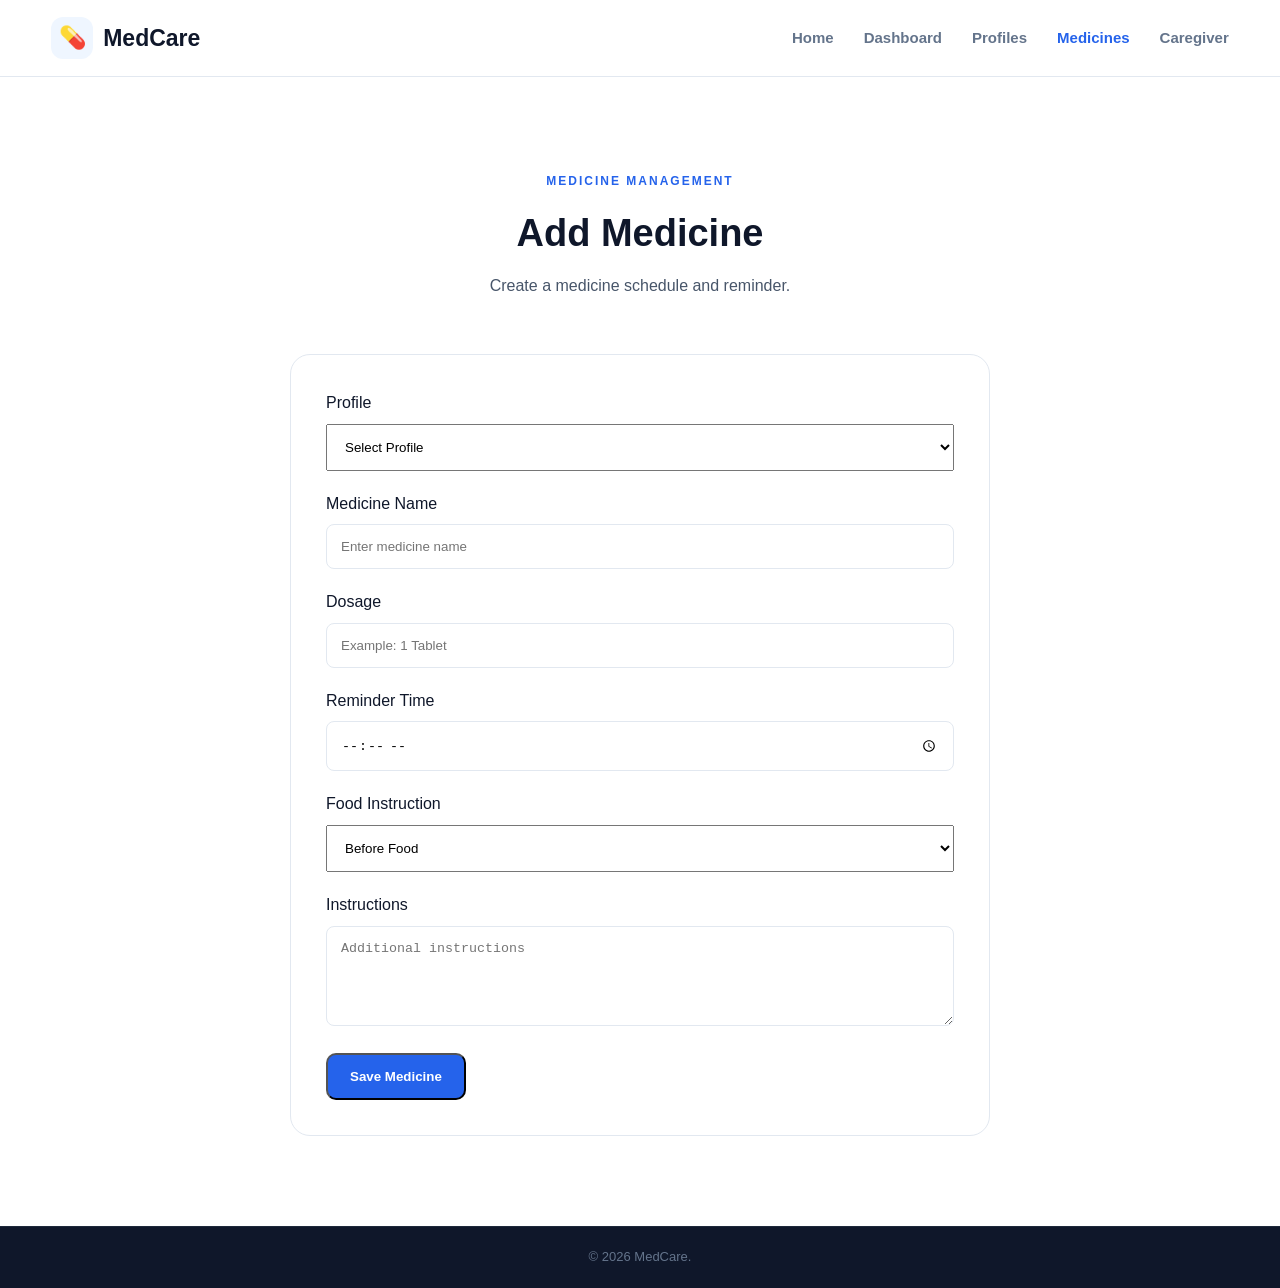
==== add-medicine.html @ f33e1924 "Create add-medicine.html" ====
<!DOCTYPE html>
<html lang="en">
<head>
    <meta charset="UTF-8">
    <meta name="viewport" content="width=device-width, initial-scale=1.0">

    <title>Add Medicine - MedCare</title>

    <link rel="stylesheet" href="css/style.css">
</head>

<body>

<header class="header">

<div class="container nav">

<a href="index.html" class="logo">
    <span class="logo-icon">💊</span>
    MedCare
</a>

<nav class="navigation">

<a href="index.html">Home</a>
<a href="dashboard.html">Dashboard</a>
<a href="profiles.html">Profiles</a>
<a href="add-medicine.html" class="active">Medicines</a>
<a href="caregiver.html">Caregiver</a>

</nav>

</div>

</header>


<main>

<section class="features">

<div class="container">

<div class="section-heading">

<span class="section-label">
MEDICINE MANAGEMENT
</span>

<h2>Add Medicine</h2>

<p>
Create a medicine schedule and reminder.
</p>

</div>


<div style="
max-width:700px;
margin:auto;
background:white;
padding:35px;
border:1px solid #e2e8f0;
border-radius:20px;
">


<form>

<label>Profile</label>

<select style="width:100%;padding:14px;margin:8px 0 20px;">
<option>Select Profile</option>
<option>Kid</option>
<option>Elderly</option>
</select>


<label>Medicine Name</label>

<input
type="text"
placeholder="Enter medicine name"
style="width:100%;padding:14px;margin:8px 0 20px;border:1px solid #e2e8f0;border-radius:8px;"
>


<label>Dosage</label>

<input
type="text"
placeholder="Example: 1 Tablet"
style="width:100%;padding:14px;margin:8px 0 20px;border:1px solid #e2e8f0;border-radius:8px;"
>


<label>Reminder Time</label>

<input
type="time"
style="width:100%;padding:14px;margin:8px 0 20px;border:1px solid #e2e8f0;border-radius:8px;"
>


<label>Food Instruction</label>

<select style="width:100%;padding:14px;margin:8px 0 20px;">
<option>Before Food</option>
<option>After Food</option>
<option>With Food</option>
<option>Any Time</option>
</select>


<label>Instructions</label>

<textarea
placeholder="Additional instructions"
style="width:100%;height:100px;padding:14px;margin:8px 0 20px;border:1px solid #e2e8f0;border-radius:8px;"
></textarea>


<button
type="button"
class="btn btn-primary">
Save Medicine
</button>

</form>

</div>

</div>

</section>

</main>


<footer class="footer">

<div class="footer-bottom">
© 2026 MedCare.
</div>

</footer>

<script src="js/app.js"></script>

</body>
</html>
---- css/style.css ----
/* =========================================
   MEDCARE - GLOBAL STYLES
========================================= */

* {
    margin: 0;
    padding: 0;
    box-sizing: border-box;
}

:root {
    --primary: #2563eb;
    --primary-dark: #1d4ed8;
    --secondary: #0ea5e9;
    --dark: #0f172a;
    --text: #475569;
    --light: #f8fafc;
    --white: #ffffff;
    --border: #e2e8f0;
    --success: #16a34a;
    --danger: #dc2626;
}

html {
    scroll-behavior: smooth;
}

body {
    font-family:
        Arial,
        Helvetica,
        sans-serif;

    color: var(--dark);
    background: var(--white);
    line-height: 1.6;
}

a {
    text-decoration: none;
    color: inherit;
}

.container {
    width: min(1180px, 92%);
    margin: auto;
}


/* =========================================
   HEADER
========================================= */

.header {
    width: 100%;
    background: rgba(255,255,255,0.95);
    border-bottom: 1px solid var(--border);
    position: sticky;
    top: 0;
    z-index: 1000;
}

.nav {
    height: 76px;
    display: flex;
    align-items: center;
    justify-content: space-between;
}

.logo {
    display: flex;
    align-items: center;
    gap: 10px;

    font-size: 23px;
    font-weight: 800;
    color: var(--dark);
}

.logo-icon {
    width: 42px;
    height: 42px;

    display: flex;
    align-items: center;
    justify-content: center;

    background: #eff6ff;
    border-radius: 12px;

    font-size: 22px;
}

.navigation {
    display: flex;
    align-items: center;
    gap: 30px;
}

.navigation a {
    color: #64748b;
    font-size: 15px;
    font-weight: 600;

    transition: 0.3s;
}

.navigation a:hover,
.navigation a.active {
    color: var(--primary);
}

.mobile-menu-btn {
    display: none;

    border: none;
    background: transparent;

    font-size: 25px;
    cursor: pointer;
}


/* =========================================
   HERO
========================================= */

.hero {
    min-height: 650px;

    display: flex;
    align-items: center;

    background:
        radial-gradient(
            circle at 90% 20%,
            #dbeafe,
            transparent 30%
        ),
        linear-gradient(
            135deg,
            #f8fbff,
            #eff6ff
        );

    overflow: hidden;
}

.hero-content {
    display: grid;

    grid-template-columns:
        1.1fr
        0.9fr;

    gap: 60px;

    align-items: center;
}

.badge {
    display: inline-block;

    padding: 8px 14px;

    border-radius: 30px;

    background: #dbeafe;
    color: var(--primary);

    font-size: 13px;
    font-weight: 700;

    margin-bottom: 20px;
}

.hero h1 {
    font-size: clamp(42px, 5vw, 68px);
    line-height: 1.05;

    letter-spacing: -2px;

    margin-bottom: 24px;
}

.hero h1 span {
    color: var(--primary);
}

.hero-text > p {
    max-width: 600px;

    color: var(--text);

    font-size: 18px;

    margin-bottom: 32px;
}

.hero-buttons {
    display: flex;
    gap: 15px;
    flex-wrap: wrap;
}

.btn {
    padding: 14px 22px;

    border-radius: 10px;

    font-weight: 700;

    transition: 0.3s;
}

.btn-primary {
    background: var(--primary);
    color: white;
}

.btn-primary:hover {
    background: var(--primary-dark);
    transform: translateY(-2px);
}

.btn-secondary {
    background: white;
    color: var(--dark);

    border: 1px solid var(--border);
}

.btn-secondary:hover {
    border-color: var(--primary);
    color: var(--primary);
}


/* =========================================
   HERO ART
========================================= */

.hero-art {
    display: flex;
    justify-content: center;
}

.medical-card {
    width: 330px;

    padding: 30px;

    background: white;

    border-radius: 25px;

    box-shadow:
        0 25px 70px
        rgba(37,99,235,0.15);

    transform: rotate(2deg);
}

.medical-icon {
    width: 70px;
    height: 70px;

    display: flex;
    align-items: center;
    justify-content: center;

    background: #dbeafe;

    border-radius: 20px;

    font-size: 35px;

    margin-bottom: 20px;
}

.medical-card h3 {
    font-size: 22px;
    margin-bottom: 5px;
}

.medical-card > p {
    color: #64748b;
    margin-bottom: 25px;
}

.reminder-preview {
    display: flex;

    align-items: center;
    justify-content: space-between;

    padding: 14px;

    background: #f8fafc;

    border-radius: 12px;

    margin-top: 10px;
}

.reminder-preview div {
    display: flex;
    flex-direction: column;
}

.reminder-preview strong {
    font-size: 14px;
}

.reminder-preview small {
    color: #64748b;
}

.status-dot {
    width: 10px;
    height: 10px;

    border-radius: 50%;

    background: var(--success);
}


/* =========================================
   SECTIONS
========================================= */

.features,
.how-it-works {
    padding: 90px 0;
}

.section-heading {
    text-align: center;
    max-width: 650px;

    margin:
        0 auto
        55px;
}

.section-label {
    color: var(--primary);

    font-size: 12px;
    font-weight: 800;

    letter-spacing: 2px;
}

.section-heading h2 {
    font-size: 38px;
    margin: 10px 0;
}

.section-heading p {
    color: var(--text);
}


/* =========================================
   FEATURE CARDS
========================================= */

.feature-grid {
    display: grid;

    grid-template-columns:
        repeat(4, 1fr);

    gap: 20px;
}

.feature-card {
    padding: 28px;

    border: 1px solid var(--border);

    border-radius: 18px;

    background: white;

    transition: 0.3s;
}

.feature-card:hover {
    transform: translateY(-6px);

    box-shadow:
        0 20px 40px
        rgba(15,23,42,0.08);
}

.feature-icon {
    width: 55px;
    height: 55px;

    display: flex;
    align-items: center;
    justify-content: center;

    background: #eff6ff;

    border-radius: 15px;

    font-size: 25px;

    margin-bottom: 20px;
}

.feature-card h3 {
    margin-bottom: 10px;
}

.feature-card p {
    color: var(--text);

    font-size: 14px;
}


/* =========================================
   STEPS
========================================= */

.how-it-works {
    background: #f8fafc;
}

.steps {
    display: grid;

    grid-template-columns:
        repeat(4, 1fr);

    gap: 20px;
}

.step {
    position: relative;

    text-align: center;

    padding: 25px;
}

.step-number {
    width: 65px;
    height: 65px;

    margin:
        0 auto
        20px;

    display: flex;
    align-items: center;
    justify-content: center;

    border-radius: 50%;

    background: var(--primary);
    color: white;

    font-weight: 800;
}

.step h3 {
    margin-bottom: 8px;
}

.step p {
    color: var(--text);
    font-size: 14px;
}


/* =========================================
   FOOTER
========================================= */

.footer {
    background: #0f172a;
    color: white;
}

.footer-content {
    padding: 60px 0;

    display: grid;

    grid-template-columns:
        2fr
        1fr
        1fr;

    gap: 40px;
}

.footer-logo {
    color: white;
    margin-bottom: 15px;
}

.footer-content p {
    color: #94a3b8;

    max-width: 350px;
}

.footer-content h4 {
    margin-bottom: 15px;
}

.footer-content a {
    display: block;

    color: #94a3b8;

    margin-bottom: 8px;

    font-size: 14px;
}

.footer-content a:hover {
    color: white;
}

.footer-bottom {
    border-top: 1px solid #1e293b;

    padding: 20px;

    text-align: center;

    color: #64748b;

    font-size: 13px;
}


/* =========================================
   RESPONSIVE
========================================= */

@media (max-width: 900px) {

    .navigation {
        display: none;
    }

    .mobile-menu-btn {
        display: block;
    }

    .hero-content {
        grid-template-columns: 1fr;

        text-align: center;

        padding: 70px 0;
    }

    .hero-text > p {
        margin-left: auto;
        margin-right: auto;
    }

    .hero-buttons {
        justify-content: center;
    }

    .feature-grid {
        grid-template-columns:
            repeat(2, 1fr);
    }

    .steps {
        grid-template-columns:
            repeat(2, 1fr);
    }
}


@media (max-width: 600px) {

    .hero {
        min-height: auto;
    }

    .hero h1 {
        font-size: 42px;
    }

    .medical-card {
        width: 290px;
    }

    .feature-grid,
    .steps {
        grid-template-columns: 1fr;
    }

    .footer-content {
        grid-template-columns: 1fr;
    }

    .features,
    .how-it-works {
        padding: 65px 0;
    }

    .section-heading h2 {
        font-size: 30px;
    }

}
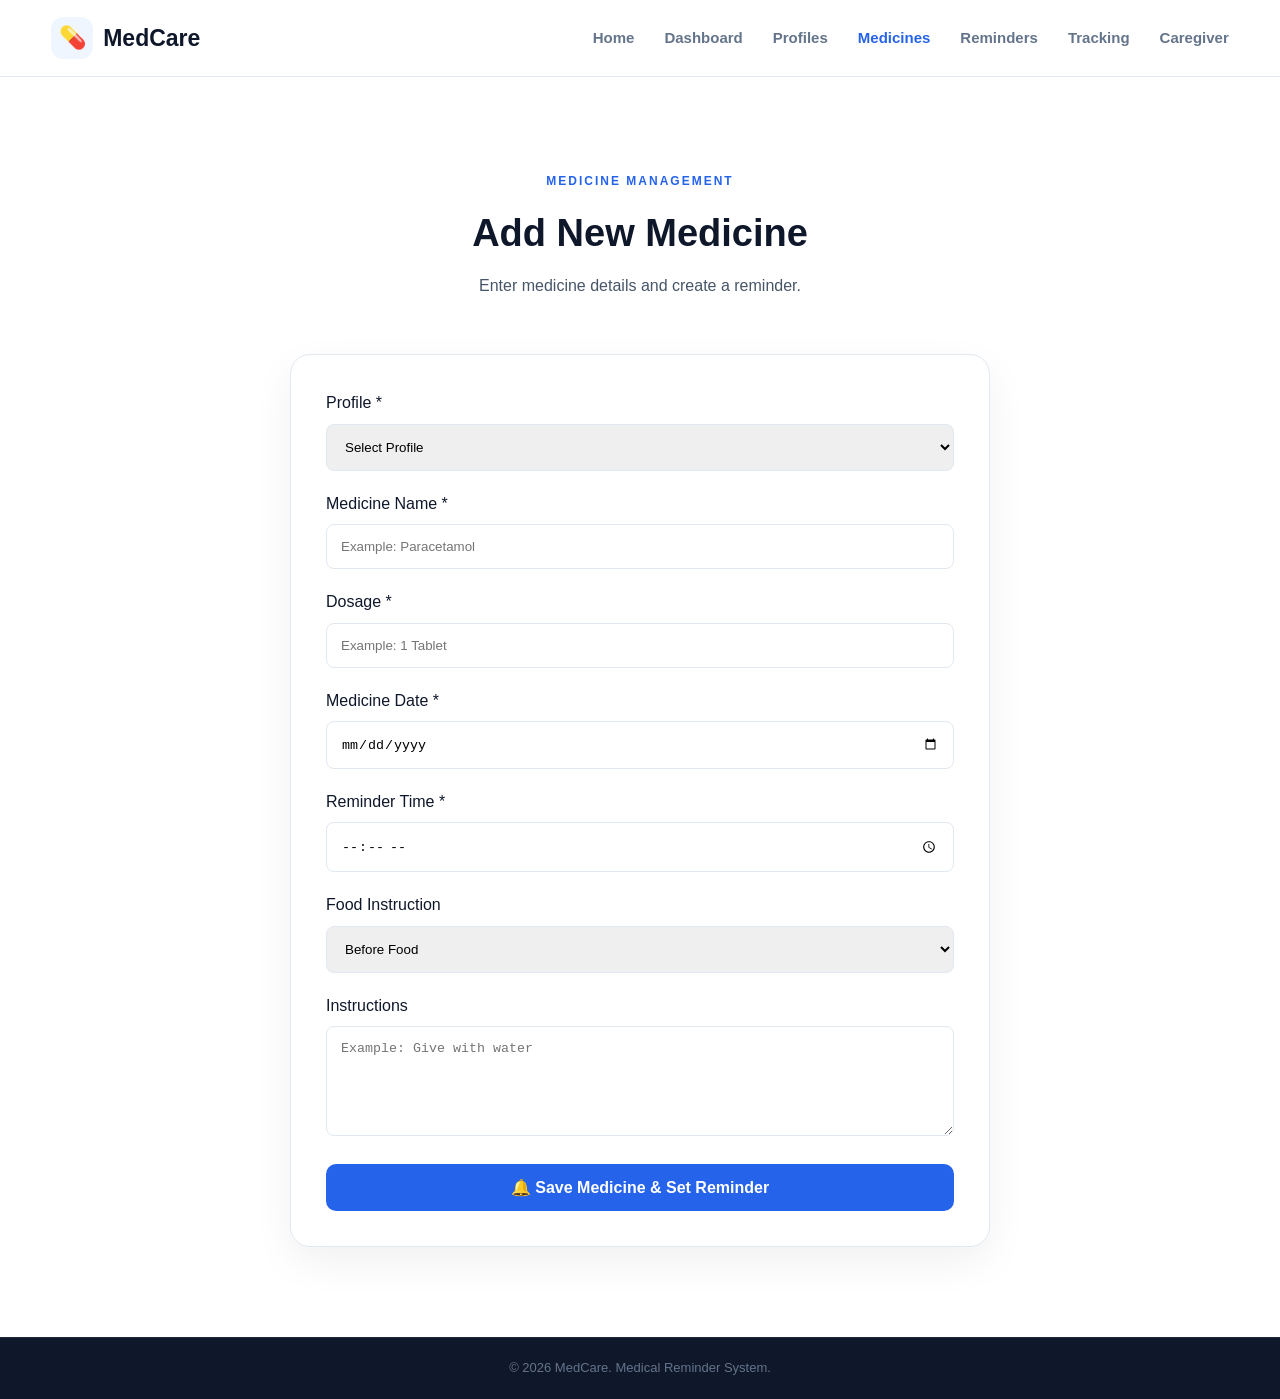
==== commit d908789a: "Update add-medicine.html" ====
--- a/add-medicine.html
+++ b/add-medicine.html
@@ -1,32 +1,77 @@
 <!DOCTYPE html>
+
 <html lang="en">
+
 <head>
-    <meta charset="UTF-8">
-    <meta name="viewport" content="width=device-width, initial-scale=1.0">
-
-    <title>Add Medicine - MedCare</title>
-
-    <link rel="stylesheet" href="css/style.css">
+
+<meta charset="UTF-8">
+
+<meta
+name="viewport"
+content="width=device-width, initial-scale=1.0">
+
+<title>Add Medicine - MedCare</title>
+
+<link
+rel="stylesheet"
+href="css/style.css">
+
 </head>
 
+
 <body>
 
+
 <header class="header">
 
 <div class="container nav">
 
-<a href="index.html" class="logo">
-    <span class="logo-icon">💊</span>
-    MedCare
-</a>
+<a
+href="index.html"
+class="logo">
+
+<span class="logo-icon">
+💊
+</span>
+
+MedCare
+
+</a>
+
 
 <nav class="navigation">
 
-<a href="index.html">Home</a>
-<a href="dashboard.html">Dashboard</a>
-<a href="profiles.html">Profiles</a>
-<a href="add-medicine.html" class="active">Medicines</a>
-<a href="caregiver.html">Caregiver</a>
+<a href="index.html">
+Home
+</a>
+
+<a href="dashboard.html">
+Dashboard
+</a>
+
+<a href="profiles.html">
+Profiles
+</a>
+
+<a
+href="add-medicine.html"
+class="active">
+
+Medicines
+
+</a>
+
+<a href="reminders.html">
+Reminders
+</a>
+
+<a href="tracking.html">
+Tracking
+</a>
+
+<a href="caregiver.html">
+Caregiver
+</a>
 
 </nav>
 
@@ -40,6 +85,7 @@
 <section class="features">
 
 <div class="container">
+
 
 <div class="section-heading">
 
@@ -47,86 +93,198 @@
 MEDICINE MANAGEMENT
 </span>
 
-<h2>Add Medicine</h2>
+<h2>
+Add New Medicine
+</h2>
 
 <p>
-Create a medicine schedule and reminder.
+Enter medicine details and create a reminder.
 </p>
 
 </div>
 
 
-<div style="
+<div
+style="
 max-width:700px;
 margin:auto;
 background:white;
 padding:35px;
 border:1px solid #e2e8f0;
 border-radius:20px;
-">
-
-
-<form>
-
-<label>Profile</label>
-
-<select style="width:100%;padding:14px;margin:8px 0 20px;">
-<option>Select Profile</option>
-<option>Kid</option>
-<option>Elderly</option>
+box-shadow:0 15px 40px rgba(15,23,42,0.06);
+">
+
+
+<form id="medicine-form">
+
+
+<label>
+Profile *
+</label>
+
+<select
+id="profile"
+required
+style="
+width:100%;
+padding:14px;
+margin:8px 0 20px;
+border:1px solid #e2e8f0;
+border-radius:8px;
+">
+
+<option value="">
+Select Profile
+</option>
+
+<option value="Kid">
+👦 Kid
+</option>
+
+<option value="Elderly">
+👴 Elderly
+</option>
+
 </select>
 
 
-<label>Medicine Name</label>
+<label>
+Medicine Name *
+</label>
 
 <input
+id="medicine-name"
 type="text"
-placeholder="Enter medicine name"
-style="width:100%;padding:14px;margin:8px 0 20px;border:1px solid #e2e8f0;border-radius:8px;"
->
-
-
-<label>Dosage</label>
+placeholder="Example: Paracetamol"
+required
+style="
+width:100%;
+padding:14px;
+margin:8px 0 20px;
+border:1px solid #e2e8f0;
+border-radius:8px;
+">
+
+
+<label>
+Dosage *
+</label>
 
 <input
+id="dosage"
 type="text"
 placeholder="Example: 1 Tablet"
-style="width:100%;padding:14px;margin:8px 0 20px;border:1px solid #e2e8f0;border-radius:8px;"
->
-
-
-<label>Reminder Time</label>
+required
+style="
+width:100%;
+padding:14px;
+margin:8px 0 20px;
+border:1px solid #e2e8f0;
+border-radius:8px;
+">
+
+
+<label>
+Medicine Date *
+</label>
 
 <input
+id="medicine-date"
+type="date"
+required
+style="
+width:100%;
+padding:14px;
+margin:8px 0 20px;
+border:1px solid #e2e8f0;
+border-radius:8px;
+">
+
+
+<label>
+Reminder Time *
+</label>
+
+<input
+id="medicine-time"
 type="time"
-style="width:100%;padding:14px;margin:8px 0 20px;border:1px solid #e2e8f0;border-radius:8px;"
->
-
-
-<label>Food Instruction</label>
-
-<select style="width:100%;padding:14px;margin:8px 0 20px;">
-<option>Before Food</option>
-<option>After Food</option>
-<option>With Food</option>
-<option>Any Time</option>
+required
+style="
+width:100%;
+padding:14px;
+margin:8px 0 20px;
+border:1px solid #e2e8f0;
+border-radius:8px;
+">
+
+
+<label>
+Food Instruction
+</label>
+
+<select
+id="food"
+style="
+width:100%;
+padding:14px;
+margin:8px 0 20px;
+border:1px solid #e2e8f0;
+border-radius:8px;
+">
+
+<option>
+Before Food
+</option>
+
+<option>
+After Food
+</option>
+
+<option>
+With Food
+</option>
+
+<option>
+Any Time
+</option>
+
 </select>
 
 
-<label>Instructions</label>
+<label>
+Instructions
+</label>
 
 <textarea
-placeholder="Additional instructions"
-style="width:100%;height:100px;padding:14px;margin:8px 0 20px;border:1px solid #e2e8f0;border-radius:8px;"
-></textarea>
+id="instructions"
+placeholder="Example: Give with water"
+style="
+width:100%;
+height:110px;
+padding:14px;
+margin:8px 0 20px;
+border:1px solid #e2e8f0;
+border-radius:8px;
+resize:vertical;
+"></textarea>
 
 
 <button
-type="button"
-class="btn btn-primary">
-Save Medicine
+type="submit"
+class="btn btn-primary"
+style="
+border:none;
+cursor:pointer;
+width:100%;
+font-size:16px;
+">
+
+🔔 Save Medicine & Set Reminder
+
 </button>
 
+
 </form>
 
 </div>
@@ -141,12 +299,17 @@
 <footer class="footer">
 
 <div class="footer-bottom">
+
 © 2026 MedCare.
+Medical Reminder System.
+
 </div>
 
 </footer>
 
+
 <script src="js/app.js"></script>
 
 </body>
+
 </html>
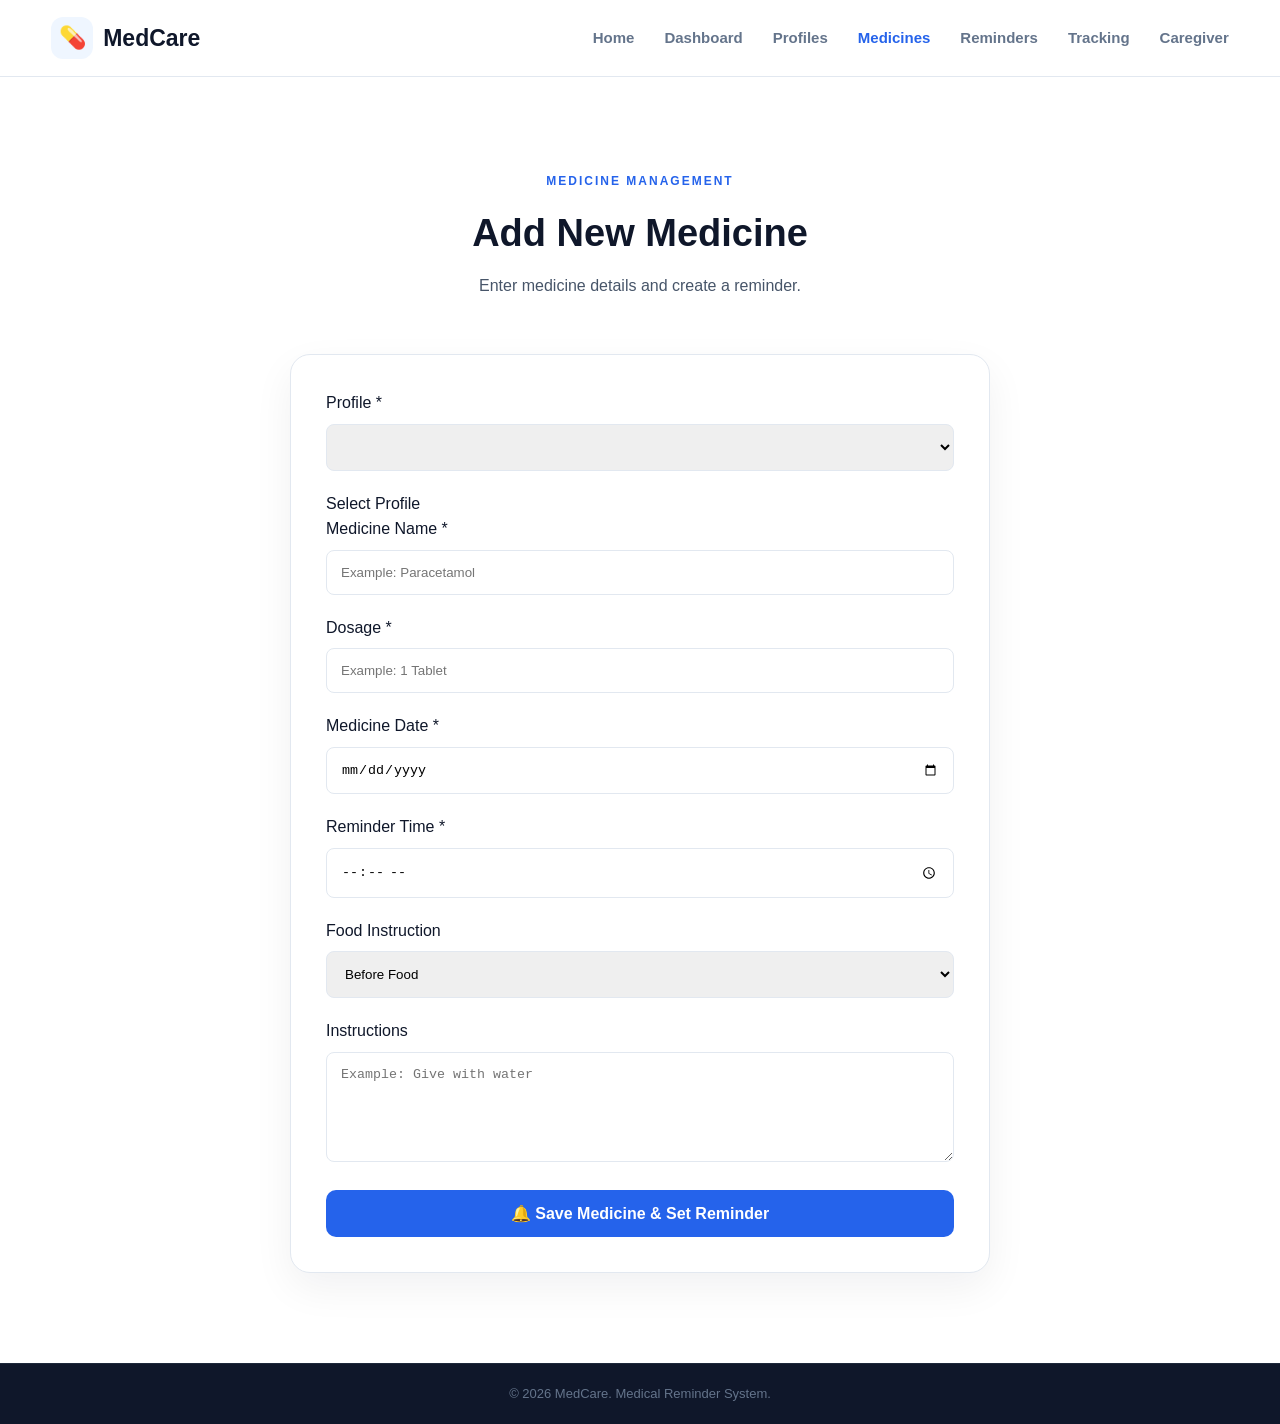
==== commit b280d05f: "Update add-medicine.html" ====
--- a/add-medicine.html
+++ b/add-medicine.html
@@ -134,16 +134,12 @@
 border-radius:8px;
 ">
 
+<select
+id="profile"
+required>
+
 <option value="">
 Select Profile
-</option>
-
-<option value="Kid">
-👦 Kid
-</option>
-
-<option value="Elderly">
-👴 Elderly
 </option>
 
 </select>
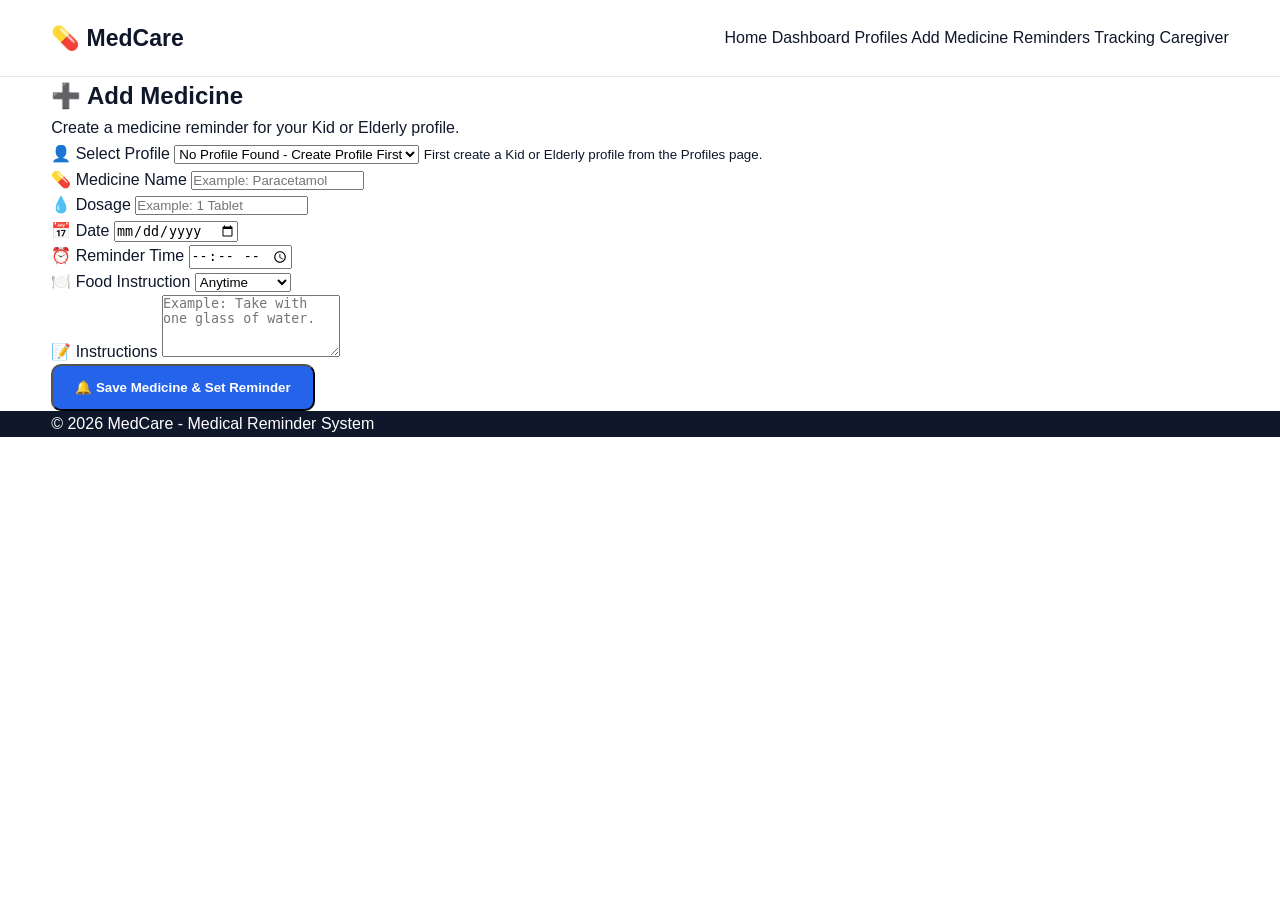
==== commit 864e76cd: "Update add-medicine.html" ====
--- a/add-medicine.html
+++ b/add-medicine.html
@@ -1,311 +1,343 @@
 <!DOCTYPE html>
-
 <html lang="en">
-
 <head>
-
-<meta charset="UTF-8">
-
-<meta
-name="viewport"
-content="width=device-width, initial-scale=1.0">
-
-<title>Add Medicine - MedCare</title>
-
-<link
-rel="stylesheet"
-href="css/style.css">
-
+    <meta charset="UTF-8">
+    <meta name="viewport" content="width=device-width, initial-scale=1.0">
+
+    <title>Add Medicine - MedCare</title>
+
+    <link rel="stylesheet" href="css/style.css">
 </head>
 
-
 <body>
 
-
 <header class="header">
-
-<div class="container nav">
-
-<a
-href="index.html"
-class="logo">
-
-<span class="logo-icon">
-💊
-</span>
-
-MedCare
-
-</a>
-
-
-<nav class="navigation">
-
-<a href="index.html">
-Home
-</a>
-
-<a href="dashboard.html">
-Dashboard
-</a>
-
-<a href="profiles.html">
-Profiles
-</a>
-
-<a
-href="add-medicine.html"
-class="active">
-
-Medicines
-
-</a>
-
-<a href="reminders.html">
-Reminders
-</a>
-
-<a href="tracking.html">
-Tracking
-</a>
-
-<a href="caregiver.html">
-Caregiver
-</a>
-
-</nav>
-
-</div>
-
+    <div class="container nav">
+
+        <div class="logo">
+            💊 MedCare
+        </div>
+
+        <nav>
+            <a href="index.html">Home</a>
+            <a href="dashboard.html">Dashboard</a>
+            <a href="profiles.html">Profiles</a>
+            <a href="add-medicine.html" class="active">Add Medicine</a>
+            <a href="reminders.html">Reminders</a>
+            <a href="tracking.html">Tracking</a>
+            <a href="caregiver.html">Caregiver</a>
+        </nav>
+
+    </div>
 </header>
 
 
-<main>
-
-<section class="features">
-
-<div class="container">
-
-
-<div class="section-heading">
-
-<span class="section-label">
-MEDICINE MANAGEMENT
-</span>
-
-<h2>
-Add New Medicine
-</h2>
-
-<p>
-Enter medicine details and create a reminder.
-</p>
-
-</div>
-
-
-<div
-style="
-max-width:700px;
-margin:auto;
-background:white;
-padding:35px;
-border:1px solid #e2e8f0;
-border-radius:20px;
-box-shadow:0 15px 40px rgba(15,23,42,0.06);
-">
-
-
-<form id="medicine-form">
-
-
-<label>
-Profile *
-</label>
-
-<select
-id="profile"
-required
-style="
-width:100%;
-padding:14px;
-margin:8px 0 20px;
-border:1px solid #e2e8f0;
-border-radius:8px;
-">
-
-<select
-id="profile"
-required>
-
-<option value="">
-Select Profile
-</option>
-
-</select>
-
-
-<label>
-Medicine Name *
-</label>
-
-<input
-id="medicine-name"
-type="text"
-placeholder="Example: Paracetamol"
-required
-style="
-width:100%;
-padding:14px;
-margin:8px 0 20px;
-border:1px solid #e2e8f0;
-border-radius:8px;
-">
-
-
-<label>
-Dosage *
-</label>
-
-<input
-id="dosage"
-type="text"
-placeholder="Example: 1 Tablet"
-required
-style="
-width:100%;
-padding:14px;
-margin:8px 0 20px;
-border:1px solid #e2e8f0;
-border-radius:8px;
-">
-
-
-<label>
-Medicine Date *
-</label>
-
-<input
-id="medicine-date"
-type="date"
-required
-style="
-width:100%;
-padding:14px;
-margin:8px 0 20px;
-border:1px solid #e2e8f0;
-border-radius:8px;
-">
-
-
-<label>
-Reminder Time *
-</label>
-
-<input
-id="medicine-time"
-type="time"
-required
-style="
-width:100%;
-padding:14px;
-margin:8px 0 20px;
-border:1px solid #e2e8f0;
-border-radius:8px;
-">
-
-
-<label>
-Food Instruction
-</label>
-
-<select
-id="food"
-style="
-width:100%;
-padding:14px;
-margin:8px 0 20px;
-border:1px solid #e2e8f0;
-border-radius:8px;
-">
-
-<option>
-Before Food
-</option>
-
-<option>
-After Food
-</option>
-
-<option>
-With Food
-</option>
-
-<option>
-Any Time
-</option>
-
-</select>
-
-
-<label>
-Instructions
-</label>
-
-<textarea
-id="instructions"
-placeholder="Example: Give with water"
-style="
-width:100%;
-height:110px;
-padding:14px;
-margin:8px 0 20px;
-border:1px solid #e2e8f0;
-border-radius:8px;
-resize:vertical;
-"></textarea>
-
-
-<button
-type="submit"
-class="btn btn-primary"
-style="
-border:none;
-cursor:pointer;
-width:100%;
-font-size:16px;
-">
-
-🔔 Save Medicine & Set Reminder
-
-</button>
-
-
-</form>
-
-</div>
-
-</div>
+<section class="section">
+
+    <div class="container">
+
+        <div class="section-title">
+
+            <h1>➕ Add Medicine</h1>
+
+            <p>
+                Create a medicine reminder for your Kid or Elderly profile.
+            </p>
+
+        </div>
+
+
+        <div class="card">
+
+            <form id="medicine-form">
+
+                <!-- PROFILE -->
+                <div class="form-group">
+
+                    <label for="profile">
+                        👤 Select Profile
+                    </label>
+
+                    <select id="profile" required>
+
+                        <option value="">
+                            Loading Profiles...
+                        </option>
+
+                    </select>
+
+                    <small>
+                        First create a Kid or Elderly profile from the Profiles page.
+                    </small>
+
+                </div>
+
+
+                <!-- MEDICINE NAME -->
+                <div class="form-group">
+
+                    <label for="medicine-name">
+                        💊 Medicine Name
+                    </label>
+
+                    <input
+                        type="text"
+                        id="medicine-name"
+                        placeholder="Example: Paracetamol"
+                        required
+                    >
+
+                </div>
+
+
+                <!-- DOSAGE -->
+                <div class="form-group">
+
+                    <label for="dosage">
+                        💧 Dosage
+                    </label>
+
+                    <input
+                        type="text"
+                        id="dosage"
+                        placeholder="Example: 1 Tablet"
+                        required
+                    >
+
+                </div>
+
+
+                <!-- DATE -->
+                <div class="form-group">
+
+                    <label for="medicine-date">
+                        📅 Date
+                    </label>
+
+                    <input
+                        type="date"
+                        id="medicine-date"
+                        required
+                    >
+
+                </div>
+
+
+                <!-- TIME -->
+                <div class="form-group">
+
+                    <label for="medicine-time">
+                        ⏰ Reminder Time
+                    </label>
+
+                    <input
+                        type="time"
+                        id="medicine-time"
+                        required
+                    >
+
+                </div>
+
+
+                <!-- FOOD -->
+                <div class="form-group">
+
+                    <label for="food">
+                        🍽️ Food Instruction
+                    </label>
+
+                    <select id="food">
+
+                        <option value="Anytime">
+                            Anytime
+                        </option>
+
+                        <option value="Before Food">
+                            Before Food
+                        </option>
+
+                        <option value="After Food">
+                            After Food
+                        </option>
+
+                        <option value="With Food">
+                            With Food
+                        </option>
+
+                    </select>
+
+                </div>
+
+
+                <!-- INSTRUCTIONS -->
+                <div class="form-group">
+
+                    <label for="instructions">
+                        📝 Instructions
+                    </label>
+
+                    <textarea
+                        id="instructions"
+                        rows="4"
+                        placeholder="Example: Take with one glass of water."
+                    ></textarea>
+
+                </div>
+
+
+                <!-- BUTTON -->
+                <button
+                    type="submit"
+                    class="btn btn-primary"
+                >
+                    🔔 Save Medicine & Set Reminder
+                </button>
+
+            </form>
+
+        </div>
+
+    </div>
 
 </section>
 
-</main>
-
 
 <footer class="footer">
 
-<div class="footer-bottom">
-
-© 2026 MedCare.
-Medical Reminder System.
-
-</div>
+    <div class="container">
+
+        <p>
+            © 2026 MedCare - Medical Reminder System
+        </p>
+
+    </div>
 
 </footer>
 
 
 <script src="js/app.js"></script>
 
+
+<script>
+
+/* =========================================
+   LOAD CREATED PROFILES
+========================================= */
+
+function loadProfiles() {
+
+    const profileSelect =
+        document.getElementById("profile");
+
+    if (!profileSelect) return;
+
+
+    let profiles = [];
+
+    try {
+
+        profiles = JSON.parse(
+            localStorage.getItem("medcare_profiles") || "[]"
+        );
+
+    } catch (error) {
+
+        console.error(
+            "Profile loading error:",
+            error
+        );
+
+        profiles = [];
+
+    }
+
+
+    /* Clear dropdown */
+
+    profileSelect.innerHTML = "";
+
+
+    /* No profiles */
+
+    if (
+        !Array.isArray(profiles) ||
+        profiles.length === 0
+    ) {
+
+        profileSelect.innerHTML = `
+            <option value="">
+                No Profile Found - Create Profile First
+            </option>
+        `;
+
+        return;
+    }
+
+
+    /* Default option */
+
+    profileSelect.innerHTML = `
+        <option value="">
+            Select Profile
+        </option>
+    `;
+
+
+    /* Add profiles */
+
+    profiles.forEach(function(profile) {
+
+        const option =
+            document.createElement("option");
+
+
+        option.value =
+            profile.id || profile.name;
+
+
+        let icon = "👤";
+
+        if (profile.type === "Kid") {
+
+            icon = "👦";
+
+        } else if (profile.type === "Elderly") {
+
+            icon = "👴";
+
+        }
+
+
+        option.textContent =
+            `${icon} ${profile.name} - ${profile.type} (${profile.age})`;
+
+
+        profileSelect.appendChild(option);
+
+    });
+
+
+    console.log(
+        "Profiles loaded:",
+        profiles
+    );
+}
+
+
+/* =========================================
+   RUN AFTER PAGE LOAD
+========================================= */
+
+document.addEventListener(
+    "DOMContentLoaded",
+    function() {
+
+        loadProfiles();
+
+    }
+);
+
+</script>
+
 </body>
-
 </html>
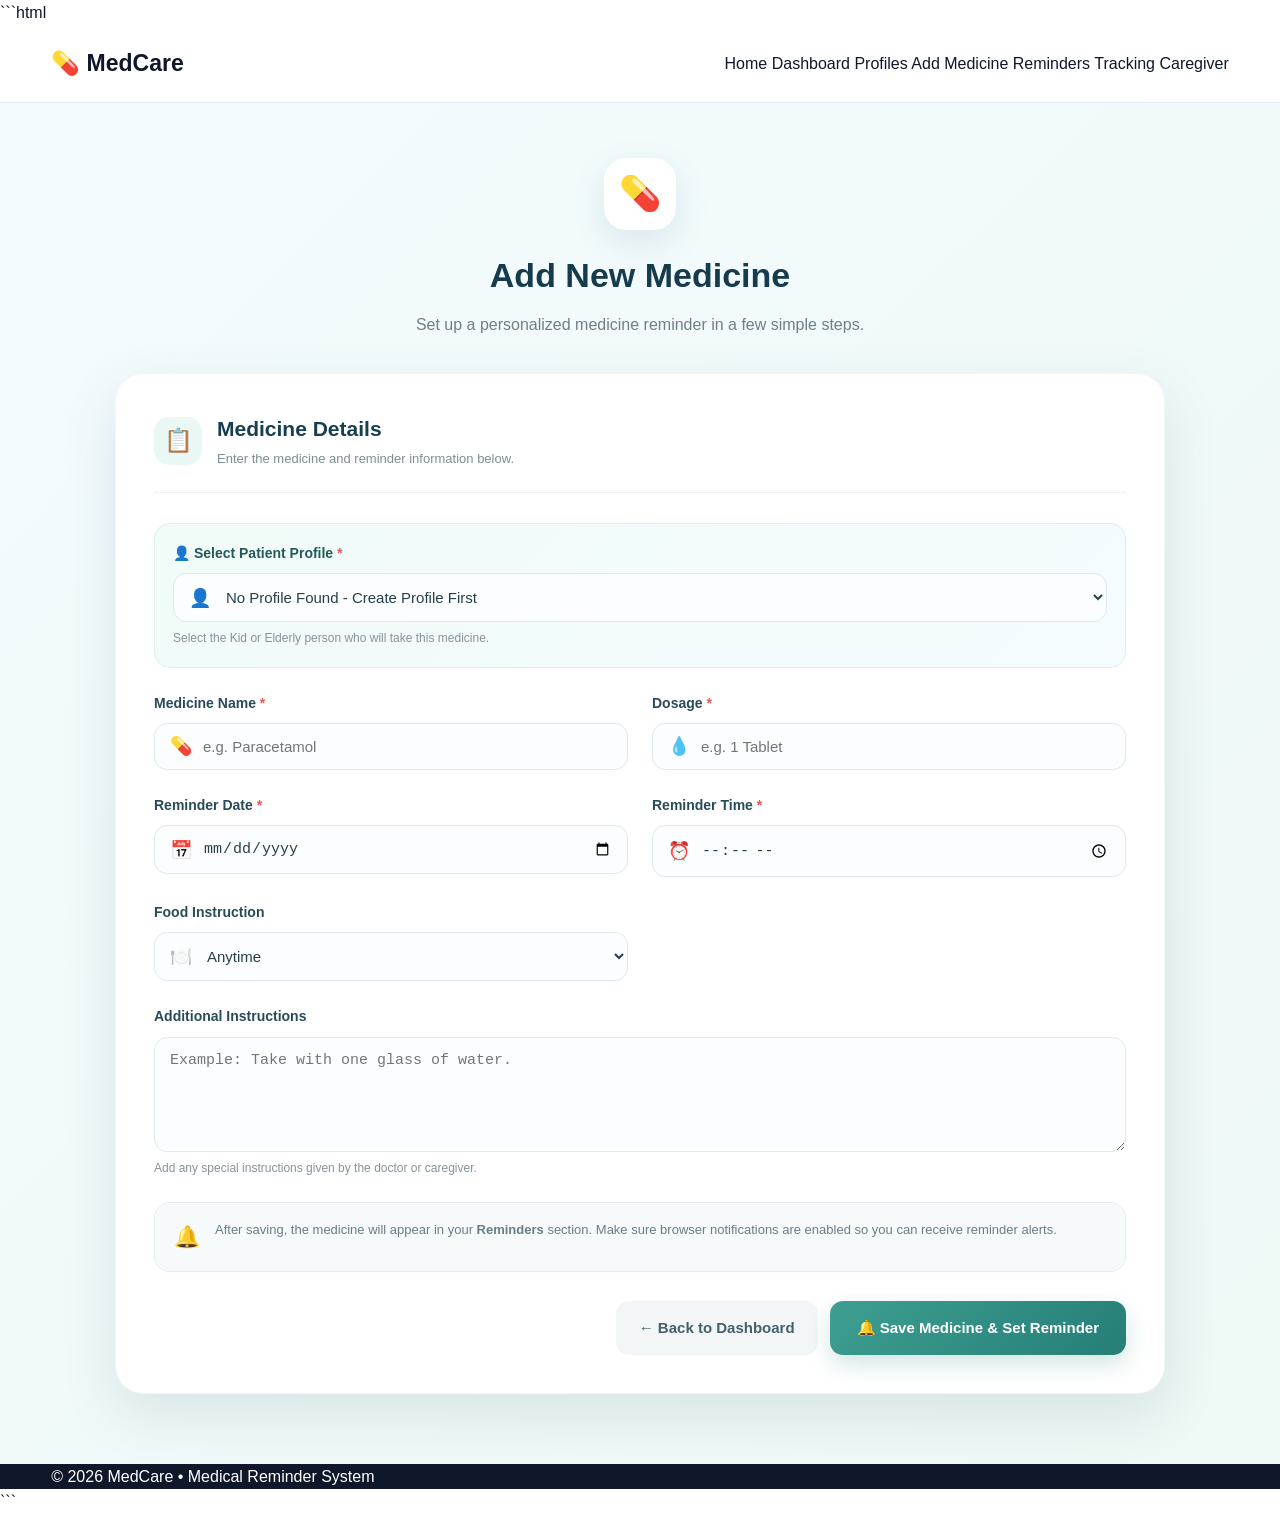
==== commit 0659f0e1: "Update add-medicine.html" ====
--- a/add-medicine.html
+++ b/add-medicine.html
@@ -1,17 +1,389 @@
+```html
 <!DOCTYPE html>
 <html lang="en">
+
 <head>
     <meta charset="UTF-8">
     <meta name="viewport" content="width=device-width, initial-scale=1.0">
 
-    <title>Add Medicine - MedCare</title>
+    <title>Add Medicine | MedCare</title>
 
     <link rel="stylesheet" href="css/style.css">
+
+    <style>
+
+        /* ================================
+           ADD MEDICINE PAGE
+        ================================= */
+
+        .medicine-page {
+            min-height: calc(100vh - 80px);
+            padding: 55px 20px 70px;
+            background:
+                linear-gradient(135deg, #f4fbff 0%, #eef8f5 100%);
+        }
+
+        .medicine-wrapper {
+            max-width: 1050px;
+            margin: auto;
+        }
+
+        /* TOP HEADER */
+
+        .medicine-heading {
+            text-align: center;
+            margin-bottom: 35px;
+        }
+
+        .medicine-icon {
+            width: 72px;
+            height: 72px;
+            margin: 0 auto 18px;
+
+            display: flex;
+            align-items: center;
+            justify-content: center;
+
+            background: white;
+            border-radius: 22px;
+
+            font-size: 34px;
+
+            box-shadow:
+                0 12px 35px rgba(30, 100, 120, 0.12);
+        }
+
+        .medicine-heading h1 {
+            margin: 0;
+            font-size: 34px;
+            font-weight: 800;
+            color: #163b4d;
+        }
+
+        .medicine-heading p {
+            margin-top: 10px;
+            color: #6d7f88;
+            font-size: 16px;
+        }
+
+        /* MAIN CARD */
+
+        .medicine-card {
+            background: #ffffff;
+            border-radius: 28px;
+            padding: 38px;
+
+            box-shadow:
+                0 20px 55px rgba(35, 80, 100, 0.12);
+
+            border: 1px solid rgba(0, 0, 0, 0.04);
+        }
+
+        /* CARD TITLE */
+
+        .form-header {
+            display: flex;
+            align-items: center;
+            gap: 15px;
+
+            margin-bottom: 30px;
+            padding-bottom: 22px;
+
+            border-bottom: 1px solid #edf1f3;
+        }
+
+        .form-header-icon {
+            width: 48px;
+            height: 48px;
+
+            display: flex;
+            align-items: center;
+            justify-content: center;
+
+            border-radius: 15px;
+
+            background: #e9f8f4;
+
+            font-size: 23px;
+        }
+
+        .form-header h2 {
+            margin: 0;
+            color: #173f50;
+            font-size: 21px;
+        }
+
+        .form-header p {
+            margin: 4px 0 0;
+            color: #7c8d94;
+            font-size: 13px;
+        }
+
+        /* FORM GRID */
+
+        .medicine-form {
+            display: grid;
+            grid-template-columns: 1fr 1fr;
+            gap: 24px;
+        }
+
+        .form-group {
+            display: flex;
+            flex-direction: column;
+        }
+
+        .full-width {
+            grid-column: 1 / -1;
+        }
+
+        .form-group label {
+            margin-bottom: 9px;
+
+            color: #284b59;
+            font-size: 14px;
+            font-weight: 700;
+        }
+
+        .required {
+            color: #e45858;
+        }
+
+        /* INPUTS */
+
+        .input-box {
+            position: relative;
+        }
+
+        .input-icon {
+            position: absolute;
+            left: 16px;
+            top: 50%;
+
+            transform: translateY(-50%);
+
+            font-size: 18px;
+            pointer-events: none;
+        }
+
+        .medicine-form input,
+        .medicine-form select,
+        .medicine-form textarea {
+
+            width: 100%;
+            box-sizing: border-box;
+
+            border: 1.5px solid #dfe8eb;
+            border-radius: 13px;
+
+            background: #fbfdfe;
+
+            padding: 14px 15px;
+
+            color: #263f49;
+            font-size: 15px;
+
+            outline: none;
+
+            transition: all 0.2s ease;
+        }
+
+        .input-box input,
+        .input-box select {
+            padding-left: 48px;
+        }
+
+        .medicine-form input:focus,
+        .medicine-form select:focus,
+        .medicine-form textarea:focus {
+
+            border-color: #4aa89a;
+
+            background: #ffffff;
+
+            box-shadow:
+                0 0 0 4px rgba(74, 168, 154, 0.10);
+        }
+
+        .medicine-form textarea {
+            resize: vertical;
+            min-height: 115px;
+        }
+
+        .help-text {
+            margin-top: 7px;
+
+            color: #84949b;
+            font-size: 12px;
+        }
+
+        /* PROFILE SPECIAL BOX */
+
+        .profile-box {
+            background: linear-gradient(
+                135deg,
+                #f1fbf8,
+                #f5fbff
+            );
+
+            border: 1px solid #dcefeb;
+
+            padding: 18px;
+            border-radius: 16px;
+        }
+
+        .profile-box label {
+            color: #245b58;
+        }
+
+        /* BOTTOM INFO */
+
+        .medicine-info {
+            grid-column: 1 / -1;
+
+            display: flex;
+            gap: 15px;
+
+            padding: 17px 19px;
+
+            background: #f7fafb;
+            border-radius: 15px;
+
+            border: 1px solid #e8eef0;
+        }
+
+        .medicine-info-icon {
+            font-size: 21px;
+        }
+
+        .medicine-info p {
+            margin: 0;
+
+            color: #687d85;
+            font-size: 13px;
+            line-height: 1.6;
+        }
+
+        /* BUTTON AREA */
+
+        .form-actions {
+            grid-column: 1 / -1;
+
+            display: flex;
+            justify-content: flex-end;
+            gap: 12px;
+
+            margin-top: 5px;
+        }
+
+        .btn-save {
+            border: none;
+
+            padding: 15px 27px;
+
+            border-radius: 13px;
+
+            background: linear-gradient(
+                135deg,
+                #3d9f91,
+                #267e77
+            );
+
+            color: white;
+
+            font-size: 15px;
+            font-weight: 700;
+
+            cursor: pointer;
+
+            box-shadow:
+                0 9px 22px rgba(48, 139, 128, 0.22);
+
+            transition: 0.2s ease;
+        }
+
+        .btn-save:hover {
+            transform: translateY(-2px);
+
+            box-shadow:
+                0 13px 28px rgba(48, 139, 128, 0.28);
+        }
+
+        .btn-back {
+            padding: 15px 23px;
+
+            border-radius: 13px;
+
+            background: #f2f6f7;
+
+            color: #45606a;
+
+            text-decoration: none;
+
+            font-size: 15px;
+            font-weight: 600;
+
+            display: flex;
+            align-items: center;
+        }
+
+        .btn-back:hover {
+            background: #e8eff1;
+        }
+
+        /* MOBILE */
+
+        @media (max-width: 750px) {
+
+            .medicine-page {
+                padding: 35px 14px 50px;
+            }
+
+            .medicine-heading h1 {
+                font-size: 28px;
+            }
+
+            .medicine-card {
+                padding: 23px 18px;
+                border-radius: 21px;
+            }
+
+            .medicine-form {
+                grid-template-columns: 1fr;
+                gap: 19px;
+            }
+
+            .full-width,
+            .medicine-info,
+            .form-actions {
+                grid-column: 1;
+            }
+
+            .form-actions {
+                flex-direction: column-reverse;
+            }
+
+            .btn-save,
+            .btn-back {
+                width: 100%;
+                justify-content: center;
+                box-sizing: border-box;
+            }
+        }
+
+    </style>
+
 </head>
 
+
 <body>
 
+
+<!-- ================================
+     HEADER
+================================= -->
+
 <header class="header">
+
     <div class="container nav">
 
         <div class="logo">
@@ -19,179 +391,354 @@
         </div>
 
         <nav>
-            <a href="index.html">Home</a>
-            <a href="dashboard.html">Dashboard</a>
-            <a href="profiles.html">Profiles</a>
-            <a href="add-medicine.html" class="active">Add Medicine</a>
-            <a href="reminders.html">Reminders</a>
-            <a href="tracking.html">Tracking</a>
-            <a href="caregiver.html">Caregiver</a>
+
+            <a href="index.html">
+                Home
+            </a>
+
+            <a href="dashboard.html">
+                Dashboard
+            </a>
+
+            <a href="profiles.html">
+                Profiles
+            </a>
+
+            <a href="add-medicine.html" class="active">
+                Add Medicine
+            </a>
+
+            <a href="reminders.html">
+                Reminders
+            </a>
+
+            <a href="tracking.html">
+                Tracking
+            </a>
+
+            <a href="caregiver.html">
+                Caregiver
+            </a>
+
         </nav>
 
     </div>
+
 </header>
 
 
-<section class="section">
-
-    <div class="container">
-
-        <div class="section-title">
-
-            <h1>➕ Add Medicine</h1>
+
+<!-- ================================
+     MAIN
+================================= -->
+
+<main class="medicine-page">
+
+    <div class="medicine-wrapper">
+
+
+        <!-- PAGE HEADING -->
+
+        <div class="medicine-heading">
+
+            <div class="medicine-icon">
+                💊
+            </div>
+
+            <h1>
+                Add New Medicine
+            </h1>
 
             <p>
-                Create a medicine reminder for your Kid or Elderly profile.
+                Set up a personalized medicine reminder in a few simple steps.
             </p>
 
         </div>
 
 
-        <div class="card">
-
-            <form id="medicine-form">
+
+        <!-- FORM CARD -->
+
+        <div class="medicine-card">
+
+
+            <!-- FORM HEADER -->
+
+            <div class="form-header">
+
+                <div class="form-header-icon">
+                    📋
+                </div>
+
+                <div>
+
+                    <h2>
+                        Medicine Details
+                    </h2>
+
+                    <p>
+                        Enter the medicine and reminder information below.
+                    </p>
+
+                </div>
+
+            </div>
+
+
+
+            <!-- FORM -->
+
+            <form
+                id="medicine-form"
+                class="medicine-form"
+            >
+
 
                 <!-- PROFILE -->
+
+                <div class="form-group full-width profile-box">
+
+                    <label for="profile">
+                        👤 Select Patient Profile
+                        <span class="required">*</span>
+                    </label>
+
+                    <div class="input-box">
+
+                        <span class="input-icon">
+                            👤
+                        </span>
+
+                        <select
+                            id="profile"
+                            required
+                        >
+
+                            <option value="">
+                                Loading Profiles...
+                            </option>
+
+                        </select>
+
+                    </div>
+
+                    <div class="help-text">
+                        Select the Kid or Elderly person who will take this medicine.
+                    </div>
+
+                </div>
+
+
+
+                <!-- MEDICINE NAME -->
+
                 <div class="form-group">
 
-                    <label for="profile">
-                        👤 Select Profile
+                    <label for="medicine-name">
+                        Medicine Name
+                        <span class="required">*</span>
                     </label>
 
-                    <select id="profile" required>
-
-                        <option value="">
-                            Loading Profiles...
-                        </option>
-
-                    </select>
-
-                    <small>
-                        First create a Kid or Elderly profile from the Profiles page.
-                    </small>
-
-                </div>
-
-
-                <!-- MEDICINE NAME -->
+                    <div class="input-box">
+
+                        <span class="input-icon">
+                            💊
+                        </span>
+
+                        <input
+                            type="text"
+                            id="medicine-name"
+                            placeholder="e.g. Paracetamol"
+                            required
+                        >
+
+                    </div>
+
+                </div>
+
+
+
+                <!-- DOSAGE -->
+
                 <div class="form-group">
 
-                    <label for="medicine-name">
-                        💊 Medicine Name
+                    <label for="dosage">
+                        Dosage
+                        <span class="required">*</span>
                     </label>
 
-                    <input
-                        type="text"
-                        id="medicine-name"
-                        placeholder="Example: Paracetamol"
-                        required
-                    >
-
-                </div>
-
-
-                <!-- DOSAGE -->
+                    <div class="input-box">
+
+                        <span class="input-icon">
+                            💧
+                        </span>
+
+                        <input
+                            type="text"
+                            id="dosage"
+                            placeholder="e.g. 1 Tablet"
+                            required
+                        >
+
+                    </div>
+
+                </div>
+
+
+
+                <!-- DATE -->
+
                 <div class="form-group">
 
-                    <label for="dosage">
-                        💧 Dosage
+                    <label for="medicine-date">
+                        Reminder Date
+                        <span class="required">*</span>
                     </label>
 
-                    <input
-                        type="text"
-                        id="dosage"
-                        placeholder="Example: 1 Tablet"
-                        required
-                    >
-
-                </div>
-
-
-                <!-- DATE -->
+                    <div class="input-box">
+
+                        <span class="input-icon">
+                            📅
+                        </span>
+
+                        <input
+                            type="date"
+                            id="medicine-date"
+                            required
+                        >
+
+                    </div>
+
+                </div>
+
+
+
+                <!-- TIME -->
+
                 <div class="form-group">
 
-                    <label for="medicine-date">
-                        📅 Date
+                    <label for="medicine-time">
+                        Reminder Time
+                        <span class="required">*</span>
                     </label>
 
-                    <input
-                        type="date"
-                        id="medicine-date"
-                        required
-                    >
-
-                </div>
-
-
-                <!-- TIME -->
+                    <div class="input-box">
+
+                        <span class="input-icon">
+                            ⏰
+                        </span>
+
+                        <input
+                            type="time"
+                            id="medicine-time"
+                            required
+                        >
+
+                    </div>
+
+                </div>
+
+
+
+                <!-- FOOD -->
+
                 <div class="form-group">
 
-                    <label for="medicine-time">
-                        ⏰ Reminder Time
+                    <label for="food">
+                        Food Instruction
                     </label>
 
-                    <input
-                        type="time"
-                        id="medicine-time"
-                        required
-                    >
-
-                </div>
-
-
-                <!-- FOOD -->
-                <div class="form-group">
-
-                    <label for="food">
-                        🍽️ Food Instruction
-                    </label>
-
-                    <select id="food">
-
-                        <option value="Anytime">
-                            Anytime
-                        </option>
-
-                        <option value="Before Food">
-                            Before Food
-                        </option>
-
-                        <option value="After Food">
-                            After Food
-                        </option>
-
-                        <option value="With Food">
-                            With Food
-                        </option>
-
-                    </select>
-
-                </div>
+                    <div class="input-box">
+
+                        <span class="input-icon">
+                            🍽️
+                        </span>
+
+                        <select id="food">
+
+                            <option value="Anytime">
+                                Anytime
+                            </option>
+
+                            <option value="Before Food">
+                                Before Food
+                            </option>
+
+                            <option value="After Food">
+                                After Food
+                            </option>
+
+                            <option value="With Food">
+                                With Food
+                            </option>
+
+                        </select>
+
+                    </div>
+
+                </div>
+
 
 
                 <!-- INSTRUCTIONS -->
-                <div class="form-group">
+
+                <div class="form-group full-width">
 
                     <label for="instructions">
-                        📝 Instructions
+                        Additional Instructions
                     </label>
 
                     <textarea
                         id="instructions"
-                        rows="4"
                         placeholder="Example: Take with one glass of water."
                     ></textarea>
 
-                </div>
-
-
-                <!-- BUTTON -->
-                <button
-                    type="submit"
-                    class="btn btn-primary"
-                >
-                    🔔 Save Medicine & Set Reminder
-                </button>
+                    <div class="help-text">
+                        Add any special instructions given by the doctor or caregiver.
+                    </div>
+
+                </div>
+
+
+
+                <!-- INFO -->
+
+                <div class="medicine-info">
+
+                    <div class="medicine-info-icon">
+                        🔔
+                    </div>
+
+                    <p>
+                        After saving, the medicine will appear in your
+                        <strong>Reminders</strong> section. Make sure browser
+                        notifications are enabled so you can receive reminder alerts.
+                    </p>
+
+                </div>
+
+
+
+                <!-- ACTIONS -->
+
+                <div class="form-actions">
+
+                    <a
+                        href="dashboard.html"
+                        class="btn-back"
+                    >
+                        ← Back to Dashboard
+                    </a>
+
+                    <button
+                        type="submit"
+                        class="btn-save"
+                    >
+                        🔔 Save Medicine & Set Reminder
+                    </button>
+
+                </div>
+
 
             </form>
 
@@ -199,15 +746,20 @@
 
     </div>
 
-</section>
-
+</main>
+
+
+
+<!-- ================================
+     FOOTER
+================================= -->
 
 <footer class="footer">
 
     <div class="container">
 
         <p>
-            © 2026 MedCare - Medical Reminder System
+            © 2026 MedCare • Medical Reminder System
         </p>
 
     </div>
@@ -215,14 +767,16 @@
 </footer>
 
 
+
+<!-- APP JAVASCRIPT -->
+
 <script src="js/app.js"></script>
 
 
+
+<!-- PROFILE LOADER -->
+
 <script>
-
-/* =========================================
-   LOAD CREATED PROFILES
-========================================= */
 
 function loadProfiles() {
 
@@ -252,12 +806,8 @@
     }
 
 
-    /* Clear dropdown */
-
     profileSelect.innerHTML = "";
 
-
-    /* No profiles */
 
     if (
         !Array.isArray(profiles) ||
@@ -274,8 +824,6 @@
     }
 
 
-    /* Default option */
-
     profileSelect.innerHTML = `
         <option value="">
             Select Profile
@@ -283,8 +831,6 @@
     `;
 
 
-    /* Add profiles */
-
     profiles.forEach(function(profile) {
 
         const option =
@@ -297,11 +843,15 @@
 
         let icon = "👤";
 
+
         if (profile.type === "Kid") {
 
             icon = "👦";
 
-        } else if (profile.type === "Elderly") {
+        }
+
+
+        if (profile.type === "Elderly") {
 
             icon = "👴";
 
@@ -316,17 +866,8 @@
 
     });
 
-
-    console.log(
-        "Profiles loaded:",
-        profiles
-    );
 }
 
-
-/* =========================================
-   RUN AFTER PAGE LOAD
-========================================= */
 
 document.addEventListener(
     "DOMContentLoaded",
@@ -339,5 +880,8 @@
 
 </script>
 
+
 </body>
+
 </html>
+```
